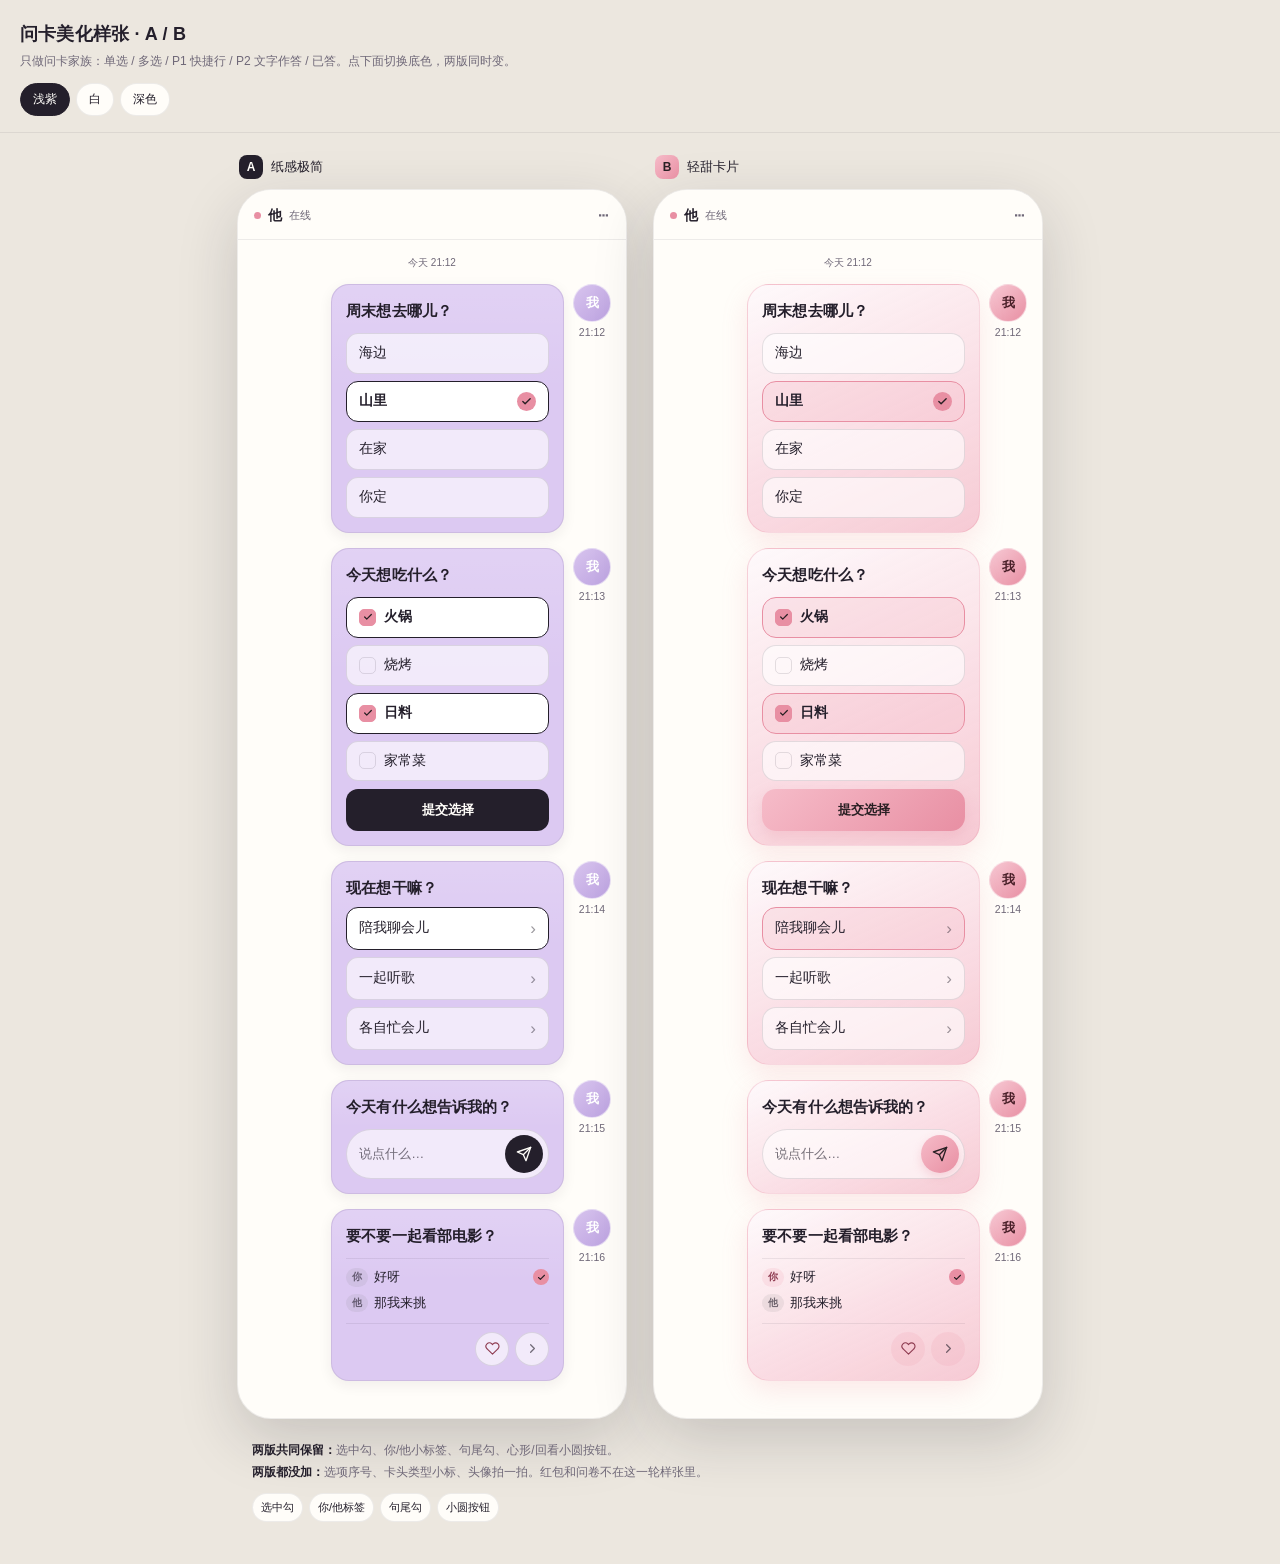
==== card-style-preview.html @ 041b930c "feat: update workspace Co-authored-by: traeagent <traeagent@users.noreply.github.com>" ====
<!doctype html>
<html lang="zh-CN" data-theme="lav">
<head>
<meta charset="utf-8">
<meta name="viewport" content="width=device-width, initial-scale=1, viewport-fit=cover">
<title>问卡美化样张 · A / B</title>
<style>
  * { box-sizing: border-box; }
  html, body { margin:0; padding:0; }
  body {
    font-family: -apple-system, BlinkMacSystemFont, "PingFang SC", "Hiragino Sans GB", "Microsoft YaHei", "Noto Sans CJK SC", sans-serif;
    background: var(--page);
    color: var(--ink);
    -webkit-font-smoothing: antialiased;
  }
  html[data-theme="lav"] {
    --page:#ece7df; --phone:#fffdf9; --ink:#241f2b; --muted:#6f6878;
    --bubble:#dcc9f2; --bubble-ink:#241f2b; --bubble-muted:rgba(36,31,43,.62);
    --card-border:rgba(36,31,43,.08); --card-shadow:0 4px 14px rgba(36,31,43,.07);
    --a-top:rgba(255,255,255,.16);
    --b-top:rgba(255,255,255,.72); --b-bottom:rgba(244,182,194,.6); --b-base:#fbe9f0;
    --b-border:rgba(232,143,163,.3); --b-shadow:0 10px 26px rgba(232,143,163,.18);
    --opt-bg:rgba(255,255,255,.62); --opt-ink:#241f2b; --opt-border:rgba(36,31,43,.12);
    --opt-sel-bg:#fff; --opt-sel-border:#241f2b;
    --accent:#e88fa3; --accent-ink:#2a2024; --accent-strong:#8f3d52; --accent-soft:rgba(232,143,163,.15);
    --line:rgba(36,31,43,.08); --phone-shadow:0 20px 60px rgba(36,31,43,.18);
  }
  html[data-theme="white"] {
    --page:#f3efe8; --phone:#f7f2ea; --ink:#222; --muted:#6f6878;
    --bubble:#fff; --bubble-ink:#222; --bubble-muted:rgba(34,34,34,.62);
    --card-border:rgba(0,0,0,.08); --card-shadow:0 4px 14px rgba(0,0,0,.06);
    --a-top:rgba(255,255,255,.8);
    --b-top:rgba(255,255,255,.78); --b-bottom:rgba(244,182,194,.65); --b-base:#fdf4f7;
    --b-border:rgba(232,143,163,.3); --b-shadow:0 10px 26px rgba(232,143,163,.18);
    --opt-bg:rgba(0,0,0,.025); --opt-ink:#222; --opt-border:rgba(0,0,0,.11);
    --opt-sel-bg:#fff; --opt-sel-border:#222;
    --accent:#e88fa3; --accent-ink:#2a2024; --accent-strong:#8f3d52; --accent-soft:rgba(232,143,163,.16);
    --line:rgba(0,0,0,.08); --phone-shadow:0 20px 60px rgba(36,31,43,.14);
  }
  html[data-theme="dark"] {
    --page:#0f0f0f; --phone:#161616; --ink:#f1f1f1; --muted:#b0b0b0;
    --bubble:#1d1d1d; --bubble-ink:#f1f1f1; --bubble-muted:rgba(241,241,241,.62);
    --card-border:rgba(255,255,255,.14); --card-shadow:0 6px 18px rgba(0,0,0,.45);
    --a-top:rgba(255,255,255,.06);
    --b-top:rgba(255,255,255,.1); --b-bottom:rgba(240,163,181,.22); --b-base:#2a2226;
    --b-border:rgba(240,163,181,.28); --b-shadow:0 10px 26px rgba(0,0,0,.4);
    --opt-bg:rgba(255,255,255,.06); --opt-ink:#f1f1f1; --opt-border:rgba(255,255,255,.22);
    --opt-sel-bg:rgba(255,255,255,.1); --opt-sel-border:#f1f1f1;
    --accent:#f0a3b5; --accent-ink:#2a2024; --accent-strong:#f0a3b5; --accent-soft:rgba(240,163,181,.14);
    --line:rgba(255,255,255,.1); --phone-shadow:0 24px 70px rgba(0,0,0,.6);
  }

  .top {
    position: sticky; top:0; z-index:10;
    padding:22px 20px 16px;
    background:var(--page);
    border-bottom:1px solid var(--line);
  }
  .top h1 { margin:0; font-size:18px; letter-spacing:.2px; }
  .top .sub { margin-top:6px; color:var(--muted); font-size:12px; line-height:1.6; }
  .segs { display:flex; gap:6px; margin-top:12px; }
  .segs button {
    border:1px solid var(--line); background:var(--phone); color:var(--ink);
    padding:7px 12px; border-radius:999px; font:inherit; font-size:12px; cursor:pointer;
  }
  .segs button.on { background:var(--ink); color:var(--phone); border-color:var(--ink); }

  .stage {
    display:flex; gap:26px; justify-content:center; align-items:flex-start; flex-wrap:wrap;
    padding:22px 18px 12px;
  }
  .col { width:390px; max-width:100%; }
  .col-head { display:flex; align-items:center; gap:8px; margin:0 2px 10px; font-size:13px; color:var(--ink); }
  .col-head b {
    display:inline-flex; width:24px; height:24px; border-radius:8px;
    background:var(--ink); color:var(--phone);
    align-items:center; justify-content:center; font-size:12px;
  }
  .col[data-variant="b"] .col-head b { background:linear-gradient(135deg,#f6bcc9,#e88fa3); color:#2a2024; }

  .phone {
    width:390px; max-width:100%; height:auto;
    background:var(--phone); border:1px solid var(--line); border-radius:34px;
    box-shadow:var(--phone-shadow); overflow:hidden;
    display:flex; flex-direction:column;
  }
  .chat-head {
    display:flex; align-items:center; gap:7px;
    padding:15px 16px 13px; border-bottom:1px solid var(--line);
    background:var(--phone); flex:none;
  }
  .chat-head .dot { width:7px; height:7px; border-radius:50%; background:var(--accent); }
  .chat-head b { font-size:14px; }
  .chat-head .online { font-size:11px; color:var(--muted); }
  .chat-head .dots { margin-left:auto; color:var(--muted); font-size:18px; letter-spacing:2px; }
  .chat-body { flex:1; min-height:0; overflow:visible; padding:14px 14px 22px; }

  .date { text-align:center; font-size:10px; color:var(--muted); margin:2px 0 14px; }
  .msg {
    display:flex; align-items:flex-start; gap:8px;
    width:78%; margin-left:auto; margin-bottom:15px;
  }
  .side { width:40px; flex:none; display:flex; flex-direction:column; align-items:center; gap:4px; }
  .av {
    width:38px; height:38px; border-radius:50%;
    background:linear-gradient(135deg,#d8c4ee,#bca2e0);
    color:#fff; font-size:13px; font-weight:700;
    display:flex; align-items:center; justify-content:center;
    border:1.5px solid rgba(255,255,255,.55);
  }
  .col[data-variant="b"] .av { background:linear-gradient(135deg,#f7c9d4,#e88fa3); color:#4a2029; }
  .time { font-size:10.5px; color:var(--muted); white-space:nowrap; }

  .card {
    position:relative; overflow:hidden; flex:1; min-width:0;
    padding:14px; border-radius:18px;
    background:var(--bubble); border:1px solid var(--card-border);
    box-shadow:var(--card-shadow); color:var(--bubble-ink);
  }
  .col[data-variant="a"] .card::before {
    content:''; position:absolute; inset:0; border-radius:inherit;
    background:linear-gradient(180deg, var(--a-top), transparent 42%);
    pointer-events:none;
  }
  .col[data-variant="a"] .card > * { position:relative; z-index:1; }
  .col[data-variant="b"] .card {
    border-radius:22px; border-color:var(--b-border);
    background:linear-gradient(155deg, var(--b-top), var(--b-bottom)), var(--b-base);
    box-shadow:var(--b-shadow);
  }
  .q { font-size:15px; font-weight:700; line-height:1.6; letter-spacing:.1px; }

  .opts { display:flex; flex-direction:column; gap:7px; margin-top:10px; }
  .opt {
    display:flex; align-items:center; gap:8px;
    padding:10px 12px; border-radius:12px;
    background:var(--opt-bg); border:1px solid var(--opt-border);
    color:var(--opt-ink); font-size:13.5px; line-height:1.4;
    transition:border-color .16s ease, background .16s ease, transform .12s ease;
  }
  .opt:active { transform:scale(.995); }
  .opt-t { flex:1; min-width:0; }
  .opt.sel { border-color:var(--opt-sel-border); background:var(--opt-sel-bg); font-weight:600; }
  .col[data-variant="b"] .opt { border-radius:14px; }
  .col[data-variant="b"] .opt.sel { border-color:var(--accent); background:var(--accent-soft); }
  .opt-check {
    width:19px; height:19px; border-radius:50%; flex:none;
    background:var(--accent); color:var(--accent-ink);
    display:inline-flex; align-items:center; justify-content:center;
  }
  .opt-check svg { width:11px; height:11px; }
  .opt-box {
    width:17px; height:17px; border-radius:5px; flex:none;
    border:1.5px solid var(--opt-border);
    display:inline-flex; align-items:center; justify-content:center;
    color:transparent;
  }
  .opt-box svg { width:10px; height:10px; }
  .opt.sel .opt-box { background:var(--accent); border-color:var(--accent); color:var(--accent-ink); }

  .submit {
    width:100%; height:42px; margin-top:8px; border:none; border-radius:12px;
    background:var(--bubble-ink); color:var(--phone);
    font:inherit; font-size:13px; font-weight:700; cursor:pointer;
  }
  .col[data-variant="b"] .submit {
    border-radius:14px;
    background:linear-gradient(135deg,#f6bcc9,#e88fa3); color:#2a2024;
    box-shadow:0 6px 14px rgba(232,143,163,.25);
  }

  .quick {
    display:flex; align-items:center; gap:8px;
    padding:11px 12px; margin-top:7px; border-radius:12px;
    background:var(--opt-bg); border:1px solid var(--opt-border);
    color:var(--opt-ink); font-size:13.5px; line-height:1.4;
  }
  .quick .chev { margin-left:auto; opacity:.45; font-size:17px; line-height:1; }
  .quick.is-press { border-color:var(--opt-sel-border); background:var(--opt-sel-bg); }
  .col[data-variant="b"] .quick { border-radius:14px; }
  .col[data-variant="b"] .quick.is-press { border-color:var(--accent); background:var(--accent-soft); }

  .inputbar {
    display:flex; align-items:center; gap:8px;
    margin-top:10px; padding:5px 5px 5px 12px;
    border-radius:999px; background:var(--opt-bg); border:1px solid var(--opt-border);
  }
  .inputbar .ph { flex:1; min-width:0; font-size:13px; color:var(--bubble-muted); }
  .send {
    width:38px; height:38px; border:none; border-radius:50%;
    background:var(--bubble-ink); color:var(--phone);
    display:flex; align-items:center; justify-content:center; flex:none;
  }
  .send svg { width:16px; height:16px; }
  .col[data-variant="b"] .send {
    background:linear-gradient(135deg,#f6bcc9,#e88fa3); color:#2a2024;
    box-shadow:0 4px 10px rgba(232,143,163,.3);
  }

  .lines {
    margin-top:10px; padding-top:9px; border-top:1px solid var(--line);
    display:flex; flex-direction:column; gap:7px;
  }
  .line { display:flex; align-items:flex-start; gap:6px; font-size:13px; line-height:1.45; }
  .who {
    flex:none; font-size:10px; font-weight:700; padding:2px 6px; border-radius:999px;
    background:rgba(127,127,127,.12); color:var(--bubble-muted);
  }
  .col[data-variant="b"] .who.you { background:var(--accent-soft); color:var(--accent-strong); }
  .line-t { flex:1; min-width:0; word-break:break-word; }
  .line-done {
    flex:none; width:16px; height:16px; border-radius:50%;
    background:var(--accent); color:var(--accent-ink);
    display:inline-flex; align-items:center; justify-content:center; margin-top:1px;
  }
  .line-done svg { width:9px; height:9px; }
  .card-foot {
    display:flex; justify-content:flex-end; gap:6px;
    margin-top:10px; padding-top:8px; border-top:1px solid var(--line);
  }
  .round {
    width:34px; height:34px; border-radius:50%;
    border:1px solid var(--opt-border); background:var(--opt-bg);
    color:var(--bubble-muted);
    display:flex; align-items:center; justify-content:center;
    cursor:pointer; padding:0;
  }
  .round svg { width:15px; height:15px; }
  .round.heart { color:var(--accent-strong); }
  .col[data-variant="b"] .round { background:var(--accent-soft); border-color:transparent; }

  .legend {
    max-width:820px; margin:8px auto 42px; padding:0 22px;
    color:var(--muted); font-size:12px; line-height:1.85;
  }
  .legend b { color:var(--ink); }
  .legend .chips { display:flex; flex-wrap:wrap; gap:6px; margin:10px 0 0; }
  .legend .chips span {
    border:1px solid var(--line); background:var(--phone); color:var(--ink);
    padding:3px 8px; border-radius:999px; font-size:11px;
  }
  @media (max-width: 840px) {
    .stage { padding:16px 12px 8px; gap:18px; }
    .phone { border-radius:28px; }
    .top { padding:16px 16px 12px; }
    .top h1 { font-size:16px; }
  }
</style>
</head>
<body>
<header class="top">
  <h1>问卡美化样张 · A / B</h1>
  <div class="sub">只做问卡家族：单选 / 多选 / P1 快捷行 / P2 文字作答 / 已答。点下面切换底色，两版同时变。</div>
  <div class="segs">
    <button data-pick="lav" class="on">浅紫</button>
    <button data-pick="white">白</button>
    <button data-pick="dark">深色</button>
  </div>
</header>

<main class="stage">
  <section class="col" data-variant="a">
    <div class="col-head"><b>A</b><span>纸感极简</span></div>
    <div class="phone">
      <div class="chat-head"><span class="dot"></span><b>他</b><span class="online">在线</span><span class="dots">⋯</span></div>
      <div class="chat-body"></div>
    </div>
  </section>
  <section class="col" data-variant="b">
    <div class="col-head"><b>B</b><span>轻甜卡片</span></div>
    <div class="phone">
      <div class="chat-head"><span class="dot"></span><b>他</b><span class="online">在线</span><span class="dots">⋯</span></div>
      <div class="chat-body"></div>
    </div>
  </section>
</main>

<div class="legend">
  <b>两版共同保留：</b>选中勾、你/他小标签、句尾勾、心形/回看小圆按钮。<br>
  <b>两版都没加：</b>选项序号、卡头类型小标、头像拍一拍。红包和问卷不在这一轮样张里。
  <div class="chips"><span>选中勾</span><span>你/他标签</span><span>句尾勾</span><span>小圆按钮</span></div>
</div>

<template id="chat-tpl">
  <div class="date">今天 21:12</div>

  <div class="msg">
    <div class="card">
      <div class="q">周末想去哪儿？</div>
      <div class="opts">
        <div class="opt"><span class="opt-t">海边</span></div>
        <div class="opt sel"><span class="opt-t">山里</span><span class="opt-check"><svg viewBox="0 0 24 24" fill="none" stroke="currentColor" stroke-width="3" stroke-linecap="round" stroke-linejoin="round"><path d="M20 6L9 17l-5-5"/></svg></span></div>
        <div class="opt"><span class="opt-t">在家</span></div>
        <div class="opt"><span class="opt-t">你定</span></div>
      </div>
    </div>
    <div class="side"><div class="av">我</div><div class="time">21:12</div></div>
  </div>

  <div class="msg">
    <div class="card">
      <div class="q">今天想吃什么？</div>
      <div class="opts">
        <div class="opt sel"><span class="opt-box"><svg viewBox="0 0 24 24" fill="none" stroke="currentColor" stroke-width="3" stroke-linecap="round" stroke-linejoin="round"><path d="M20 6L9 17l-5-5"/></svg></span><span class="opt-t">火锅</span></div>
        <div class="opt"><span class="opt-box"></span><span class="opt-t">烧烤</span></div>
        <div class="opt sel"><span class="opt-box"><svg viewBox="0 0 24 24" fill="none" stroke="currentColor" stroke-width="3" stroke-linecap="round" stroke-linejoin="round"><path d="M20 6L9 17l-5-5"/></svg></span><span class="opt-t">日料</span></div>
        <div class="opt"><span class="opt-box"></span><span class="opt-t">家常菜</span></div>
      </div>
      <button class="submit" type="button">提交选择</button>
    </div>
    <div class="side"><div class="av">我</div><div class="time">21:13</div></div>
  </div>

  <div class="msg">
    <div class="card">
      <div class="q">现在想干嘛？</div>
      <div class="quick is-press"><span>陪我聊会儿</span><span class="chev">›</span></div>
      <div class="quick"><span>一起听歌</span><span class="chev">›</span></div>
      <div class="quick"><span>各自忙会儿</span><span class="chev">›</span></div>
    </div>
    <div class="side"><div class="av">我</div><div class="time">21:14</div></div>
  </div>

  <div class="msg">
    <div class="card">
      <div class="q">今天有什么想告诉我的？</div>
      <div class="inputbar"><span class="ph">说点什么…</span><button class="send" type="button" aria-label="发送"><svg viewBox="0 0 24 24" fill="none" stroke="currentColor" stroke-width="2" stroke-linecap="round" stroke-linejoin="round"><path d="M22 2L11 13"/><path d="M22 2l-7 20-4-9-9-4 20-7z"/></svg></button></div>
    </div>
    <div class="side"><div class="av">我</div><div class="time">21:15</div></div>
  </div>

  <div class="msg">
    <div class="card">
      <div class="q">要不要一起看部电影？</div>
      <div class="lines">
        <div class="line"><span class="who you">你</span><span class="line-t">好呀</span><span class="line-done"><svg viewBox="0 0 24 24" fill="none" stroke="currentColor" stroke-width="3" stroke-linecap="round" stroke-linejoin="round"><path d="M20 6L9 17l-5-5"/></svg></span></div>
        <div class="line"><span class="who ta">他</span><span class="line-t">那我来挑</span></div>
      </div>
      <div class="card-foot">
        <button class="round heart" type="button" aria-label="收藏"><svg viewBox="0 0 24 24" fill="none" stroke="currentColor" stroke-width="1.8" stroke-linecap="round" stroke-linejoin="round"><path d="M20.8 4.6a5.5 5.5 0 00-7.8 0L12 5.7l-1-1.1a5.5 5.5 0 00-7.8 7.8l1 1L12 21l7.8-7.6 1-1a5.5 5.5 0 000-7.8z"/></svg></button>
        <button class="round chev" type="button" aria-label="查看选项"><svg viewBox="0 0 24 24" fill="none" stroke="currentColor" stroke-width="2" stroke-linecap="round" stroke-linejoin="round"><path d="M9 18l6-6-6-6"/></svg></button>
      </div>
    </div>
    <div class="side"><div class="av">我</div><div class="time">21:16</div></div>
  </div>
</template>

<script>
  (function () {
    var tpl = document.getElementById('chat-tpl');
    document.querySelectorAll('.chat-body').forEach(function (body) {
      body.appendChild(tpl.content.cloneNode(true));
    });
    var root = document.documentElement;
    var buttons = Array.prototype.slice.call(document.querySelectorAll('[data-pick]'));
    buttons.forEach(function (btn) {
      btn.addEventListener('click', function () {
        root.setAttribute('data-theme', btn.getAttribute('data-pick'));
        buttons.forEach(function (b) { b.classList.toggle('on', b === btn); });
      });
    });
  })();
</script>
</body>
</html>
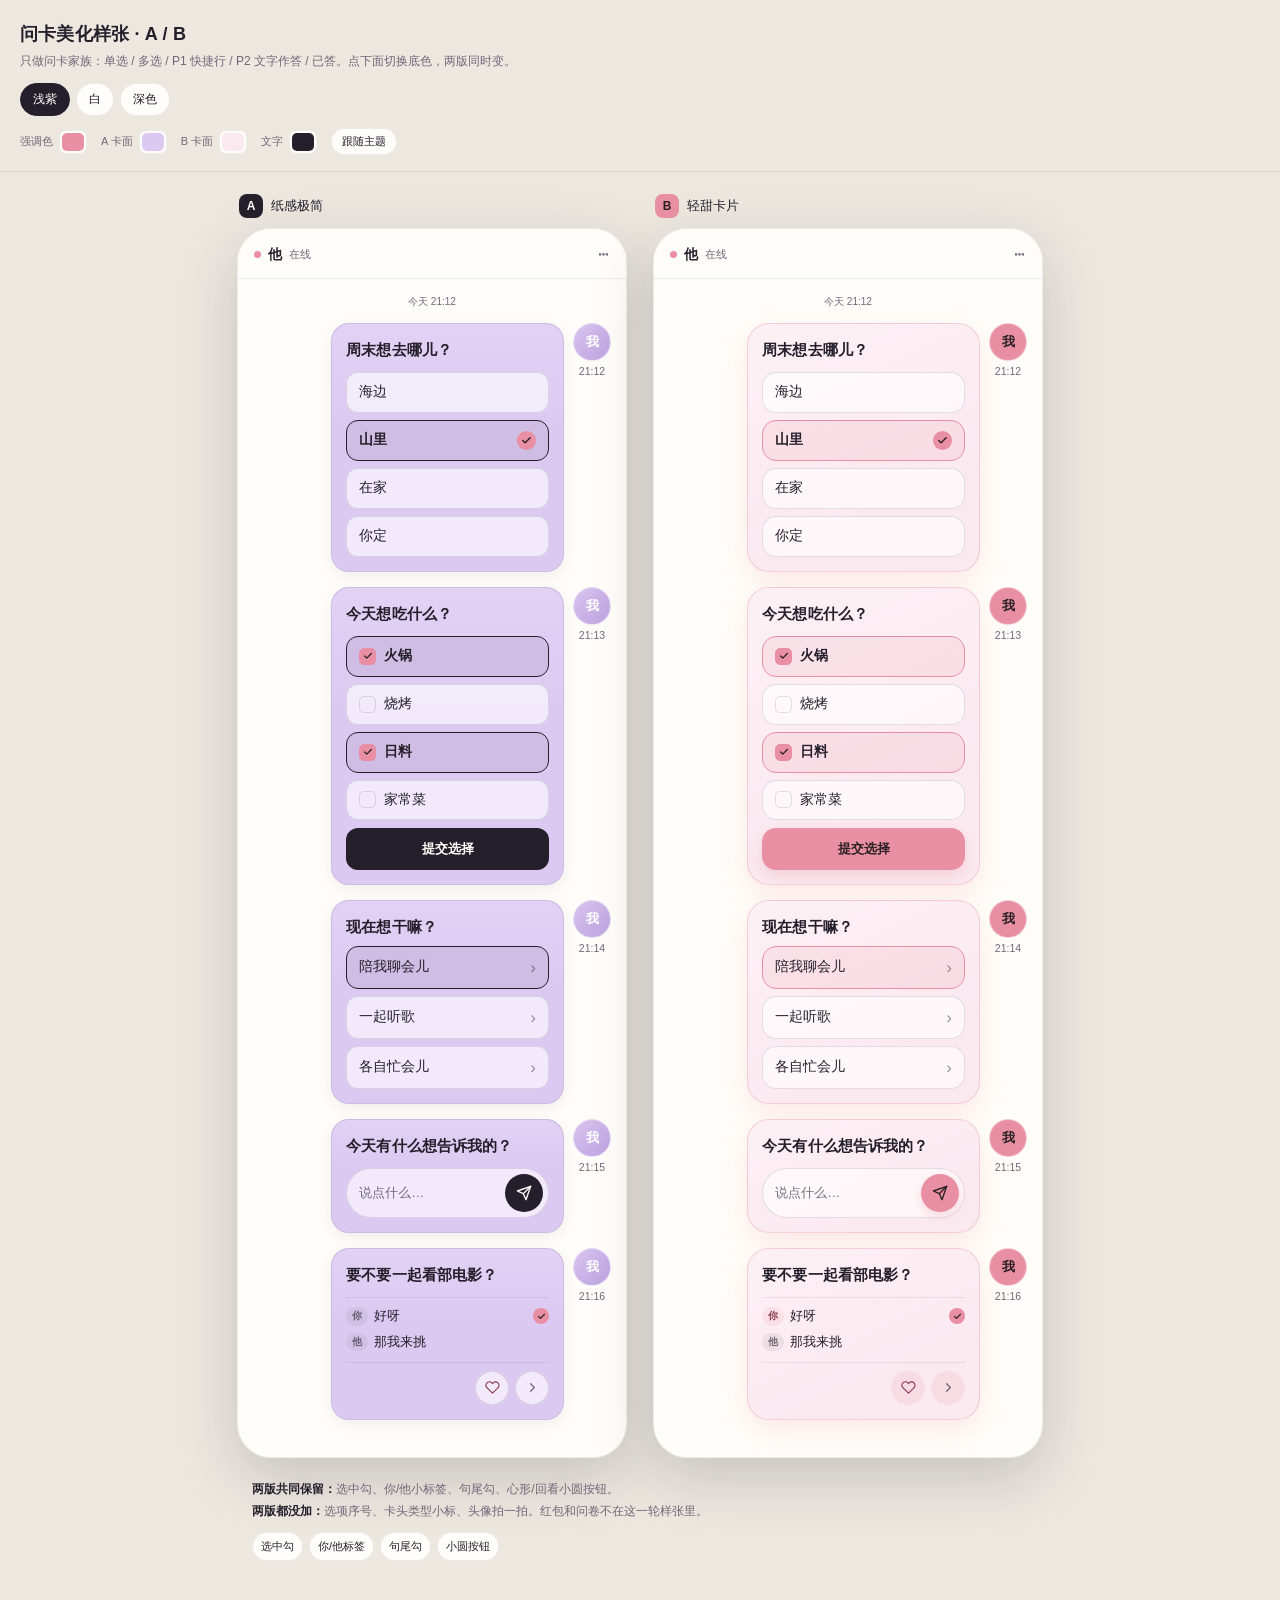
==== commit ac351c32: "feat: update workspace Co-authored-by: traeagent <traeagent@users.noreply.github.com>" ====
--- a/card-style-preview.html
+++ b/card-style-preview.html
@@ -18,8 +18,7 @@
     --bubble:#dcc9f2; --bubble-ink:#241f2b; --bubble-muted:rgba(36,31,43,.62);
     --card-border:rgba(36,31,43,.08); --card-shadow:0 4px 14px rgba(36,31,43,.07);
     --a-top:rgba(255,255,255,.16);
-    --b-top:rgba(255,255,255,.72); --b-bottom:rgba(244,182,194,.6); --b-base:#fbe9f0;
-    --b-border:rgba(232,143,163,.3); --b-shadow:0 10px 26px rgba(232,143,163,.18);
+    --b-top:rgba(255,255,255,.35); --b-base:#fbe9f0;
     --opt-bg:rgba(255,255,255,.62); --opt-ink:#241f2b; --opt-border:rgba(36,31,43,.12);
     --opt-sel-bg:#fff; --opt-sel-border:#241f2b;
     --accent:#e88fa3; --accent-ink:#2a2024; --accent-strong:#8f3d52; --accent-soft:rgba(232,143,163,.15);
@@ -30,8 +29,7 @@
     --bubble:#fff; --bubble-ink:#222; --bubble-muted:rgba(34,34,34,.62);
     --card-border:rgba(0,0,0,.08); --card-shadow:0 4px 14px rgba(0,0,0,.06);
     --a-top:rgba(255,255,255,.8);
-    --b-top:rgba(255,255,255,.78); --b-bottom:rgba(244,182,194,.65); --b-base:#fdf4f7;
-    --b-border:rgba(232,143,163,.3); --b-shadow:0 10px 26px rgba(232,143,163,.18);
+    --b-top:rgba(255,255,255,.4); --b-base:#fdf4f7;
     --opt-bg:rgba(0,0,0,.025); --opt-ink:#222; --opt-border:rgba(0,0,0,.11);
     --opt-sel-bg:#fff; --opt-sel-border:#222;
     --accent:#e88fa3; --accent-ink:#2a2024; --accent-strong:#8f3d52; --accent-soft:rgba(232,143,163,.16);
@@ -42,8 +40,7 @@
     --bubble:#1d1d1d; --bubble-ink:#f1f1f1; --bubble-muted:rgba(241,241,241,.62);
     --card-border:rgba(255,255,255,.14); --card-shadow:0 6px 18px rgba(0,0,0,.45);
     --a-top:rgba(255,255,255,.06);
-    --b-top:rgba(255,255,255,.1); --b-bottom:rgba(240,163,181,.22); --b-base:#2a2226;
-    --b-border:rgba(240,163,181,.28); --b-shadow:0 10px 26px rgba(0,0,0,.4);
+    --b-top:rgba(255,255,255,.1); --b-base:#2a2226;
     --opt-bg:rgba(255,255,255,.06); --opt-ink:#f1f1f1; --opt-border:rgba(255,255,255,.22);
     --opt-sel-bg:rgba(255,255,255,.1); --opt-sel-border:#f1f1f1;
     --accent:#f0a3b5; --accent-ink:#2a2024; --accent-strong:#f0a3b5; --accent-soft:rgba(240,163,181,.14);
@@ -64,6 +61,22 @@
     padding:7px 12px; border-radius:999px; font:inherit; font-size:12px; cursor:pointer;
   }
   .segs button.on { background:var(--ink); color:var(--phone); border-color:var(--ink); }
+  .colors {
+    display:flex; flex-wrap:wrap; align-items:center; gap:9px 14px;
+    margin-top:12px; font-size:11px; color:var(--muted);
+  }
+  .colors label { display:inline-flex; align-items:center; gap:6px; white-space:nowrap; }
+  .colors input[type="color"] {
+    width:28px; height:24px; padding:0; border:1px solid var(--line);
+    border-radius:7px; background:var(--phone); cursor:pointer;
+  }
+  .colors input[type="color"]::-webkit-color-swatch-wrapper { padding:2px; }
+  .colors input[type="color"]::-webkit-color-swatch { border:none; border-radius:5px; }
+  .colors .reset {
+    border:1px solid var(--line); background:var(--phone); color:var(--ink);
+    padding:5px 10px; border-radius:999px; font:inherit; font-size:11px; cursor:pointer;
+  }
+  html[data-theme="dark"] .colors input[type="color"] { border-color:rgba(255,255,255,.32); }
 
   .stage {
     display:flex; gap:26px; justify-content:center; align-items:flex-start; flex-wrap:wrap;
@@ -76,7 +89,7 @@
     background:var(--ink); color:var(--phone);
     align-items:center; justify-content:center; font-size:12px;
   }
-  .col[data-variant="b"] .col-head b { background:linear-gradient(135deg,#f6bcc9,#e88fa3); color:#2a2024; }
+  .col[data-variant="b"] .col-head b { background:var(--accent); color:var(--accent-ink); }
 
   .phone {
     width:390px; max-width:100%; height:auto;
@@ -108,7 +121,7 @@
     display:flex; align-items:center; justify-content:center;
     border:1.5px solid rgba(255,255,255,.55);
   }
-  .col[data-variant="b"] .av { background:linear-gradient(135deg,#f7c9d4,#e88fa3); color:#4a2029; }
+  .col[data-variant="b"] .av { background:var(--accent); color:var(--accent-ink); }
   .time { font-size:10.5px; color:var(--muted); white-space:nowrap; }
 
   .card {
@@ -124,9 +137,10 @@
   }
   .col[data-variant="a"] .card > * { position:relative; z-index:1; }
   .col[data-variant="b"] .card {
-    border-radius:22px; border-color:var(--b-border);
-    background:linear-gradient(155deg, var(--b-top), var(--b-bottom)), var(--b-base);
-    box-shadow:var(--b-shadow);
+    border-radius:22px;
+    border-color:color-mix(in srgb, var(--accent) 35%, transparent);
+    background:linear-gradient(155deg, var(--b-top), transparent 72%), var(--b-base);
+    box-shadow:0 10px 26px color-mix(in srgb, var(--accent) 18%, transparent);
   }
   .q { font-size:15px; font-weight:700; line-height:1.6; letter-spacing:.1px; }
 
@@ -141,6 +155,10 @@
   .opt:active { transform:scale(.995); }
   .opt-t { flex:1; min-width:0; }
   .opt.sel { border-color:var(--opt-sel-border); background:var(--opt-sel-bg); font-weight:600; }
+  .col[data-variant="a"] .opt.sel {
+    border-color:var(--opt-ink);
+    background:color-mix(in srgb, var(--opt-ink) 7%, var(--bubble));
+  }
   .col[data-variant="b"] .opt { border-radius:14px; }
   .col[data-variant="b"] .opt.sel { border-color:var(--accent); background:var(--accent-soft); }
   .opt-check {
@@ -160,13 +178,13 @@
 
   .submit {
     width:100%; height:42px; margin-top:8px; border:none; border-radius:12px;
-    background:var(--bubble-ink); color:var(--phone);
+    background:var(--ink); color:var(--phone);
     font:inherit; font-size:13px; font-weight:700; cursor:pointer;
   }
   .col[data-variant="b"] .submit {
     border-radius:14px;
-    background:linear-gradient(135deg,#f6bcc9,#e88fa3); color:#2a2024;
-    box-shadow:0 6px 14px rgba(232,143,163,.25);
+    background:var(--accent); color:var(--accent-ink);
+    box-shadow:0 6px 14px color-mix(in srgb, var(--accent) 28%, transparent);
   }
 
   .quick {
@@ -177,6 +195,10 @@
   }
   .quick .chev { margin-left:auto; opacity:.45; font-size:17px; line-height:1; }
   .quick.is-press { border-color:var(--opt-sel-border); background:var(--opt-sel-bg); }
+  .col[data-variant="a"] .quick.is-press {
+    border-color:var(--opt-ink);
+    background:color-mix(in srgb, var(--opt-ink) 7%, var(--bubble));
+  }
   .col[data-variant="b"] .quick { border-radius:14px; }
   .col[data-variant="b"] .quick.is-press { border-color:var(--accent); background:var(--accent-soft); }
 
@@ -188,13 +210,13 @@
   .inputbar .ph { flex:1; min-width:0; font-size:13px; color:var(--bubble-muted); }
   .send {
     width:38px; height:38px; border:none; border-radius:50%;
-    background:var(--bubble-ink); color:var(--phone);
+    background:var(--ink); color:var(--phone);
     display:flex; align-items:center; justify-content:center; flex:none;
   }
   .send svg { width:16px; height:16px; }
   .col[data-variant="b"] .send {
-    background:linear-gradient(135deg,#f6bcc9,#e88fa3); color:#2a2024;
-    box-shadow:0 4px 10px rgba(232,143,163,.3);
+    background:var(--accent); color:var(--accent-ink);
+    box-shadow:0 4px 10px color-mix(in srgb, var(--accent) 30%, transparent);
   }
 
   .lines {
@@ -244,6 +266,12 @@
     .phone { border-radius:28px; }
     .top { padding:16px 16px 12px; }
     .top h1 { font-size:16px; }
+    .colors input[type="color"] { width:36px; height:36px; }
+    .round { width:36px; height:36px; }
+    .send { width:40px; height:40px; }
+  }
+  @media (max-width: 600px) {
+    .top { position:static; }
   }
 </style>
 </head>
@@ -255,6 +283,13 @@
     <button data-pick="lav" class="on">浅紫</button>
     <button data-pick="white">白</button>
     <button data-pick="dark">深色</button>
+  </div>
+  <div class="colors">
+    <label>强调色<input type="color" id="c-accent" value="#e88fa3"></label>
+    <label>A 卡面<input type="color" id="c-bubble" value="#dcc9f2"></label>
+    <label>B 卡面<input type="color" id="c-bbase" value="#fbe9f0"></label>
+    <label>文字<input type="color" id="c-text" value="#241f2b"></label>
+    <button class="reset" id="c-reset" type="button">跟随主题</button>
   </div>
 </header>
 
@@ -352,13 +387,106 @@
       body.appendChild(tpl.content.cloneNode(true));
     });
     var root = document.documentElement;
-    var buttons = Array.prototype.slice.call(document.querySelectorAll('[data-pick]'));
-    buttons.forEach(function (btn) {
+    var themeButtons = Array.prototype.slice.call(document.querySelectorAll('[data-pick]'));
+    var accent = document.getElementById('c-accent');
+    var bubble = document.getElementById('c-bubble');
+    var bbase = document.getElementById('c-bbase');
+    var text = document.getElementById('c-text');
+    var reset = document.getElementById('c-reset');
+    var OVERRIDES = ['--accent', '--accent-strong', '--accent-soft', '--accent-ink', '--bubble', '--b-base', '--bubble-ink', '--opt-ink'];
+
+    function hexToRgb(hex) {
+      hex = String(hex || '').replace('#', '');
+      if (hex.length === 3) hex = hex[0] + hex[0] + hex[1] + hex[1] + hex[2] + hex[2];
+      if (hex.length !== 6) return { r: 0, g: 0, b: 0 };
+      return { r: parseInt(hex.slice(0, 2), 16), g: parseInt(hex.slice(2, 4), 16), b: parseInt(hex.slice(4, 6), 16) };
+    }
+    function toHex(v) {
+      v = String(v || '').trim();
+      if (v.charAt(0) === '#') {
+        if (v.length === 4) return '#' + v[1] + v[1] + v[2] + v[2] + v[3] + v[3];
+        return v.slice(0, 7);
+      }
+      var m = v.match(/rgba?\(\s*(\d+)\s*,\s*(\d+)\s*,\s*(\d+)/);
+      if (m) return '#' + [m[1], m[2], m[3]].map(function (n) {
+        n = Number(n).toString(16);
+        return n.length < 2 ? '0' + n : n;
+      }).join('');
+      return '#000000';
+    }
+    function shade(hex, amt) {
+      var c = hexToRgb(hex);
+      function ch(v) { return Math.max(0, Math.min(255, Math.round(amt < 0 ? v * (1 + amt) : v + (255 - v) * amt))); }
+      return '#' + [ch(c.r), ch(c.g), ch(c.b)].map(function (n) {
+        n = n.toString(16);
+        return n.length < 2 ? '0' + n : n;
+      }).join('');
+    }
+    function rgba(hex, a) {
+      var c = hexToRgb(hex);
+      return 'rgba(' + c.r + ',' + c.g + ',' + c.b + ',' + a + ')';
+    }
+    function inkFor(hex) {
+      var c = hexToRgb(hex);
+      var lum = (0.299 * c.r + 0.587 * c.g + 0.114 * c.b) / 255;
+      return lum > 0.6 ? '#2a2024' : '#ffffff';
+    }
+    function clearOverrides() {
+      OVERRIDES.forEach(function (p) { root.style.removeProperty(p); });
+    }
+    function clearThemeOn() {
+      themeButtons.forEach(function (b) { b.classList.remove('on'); });
+    }
+    function syncInputs() {
+      var cs = getComputedStyle(root);
+      accent.value = toHex(cs.getPropertyValue('--accent').trim());
+      bubble.value = toHex(cs.getPropertyValue('--bubble').trim());
+      bbase.value = toHex(cs.getPropertyValue('--b-base').trim());
+      text.value = toHex(cs.getPropertyValue('--bubble-ink').trim());
+    }
+    function applyAccent() {
+      var c = accent.value;
+      root.style.setProperty('--accent', c);
+      root.style.setProperty('--accent-strong', shade(c, root.getAttribute('data-theme') === 'dark' ? 0.35 : -0.35));
+      root.style.setProperty('--accent-soft', rgba(c, 0.16));
+      root.style.setProperty('--accent-ink', inkFor(c));
+      clearThemeOn();
+    }
+    function applyBubble() {
+      root.style.setProperty('--bubble', bubble.value);
+      clearThemeOn();
+    }
+    function applyBBase() {
+      root.style.setProperty('--b-base', bbase.value);
+      clearThemeOn();
+    }
+    function applyText() {
+      var c = text.value;
+      root.style.setProperty('--bubble-ink', c);
+      root.style.setProperty('--opt-ink', c);
+      clearThemeOn();
+    }
+
+    themeButtons.forEach(function (btn) {
       btn.addEventListener('click', function () {
+        clearOverrides();
         root.setAttribute('data-theme', btn.getAttribute('data-pick'));
-        buttons.forEach(function (b) { b.classList.toggle('on', b === btn); });
+        themeButtons.forEach(function (b) { b.classList.toggle('on', b === btn); });
+        syncInputs();
       });
     });
+    accent.addEventListener('input', applyAccent);
+    bubble.addEventListener('input', applyBubble);
+    bbase.addEventListener('input', applyBBase);
+    text.addEventListener('input', applyText);
+    reset.addEventListener('click', function () {
+      clearOverrides();
+      syncInputs();
+      themeButtons.forEach(function (b) {
+        b.classList.toggle('on', b.getAttribute('data-pick') === root.getAttribute('data-theme'));
+      });
+    });
+    syncInputs();
   })();
 </script>
 </body>
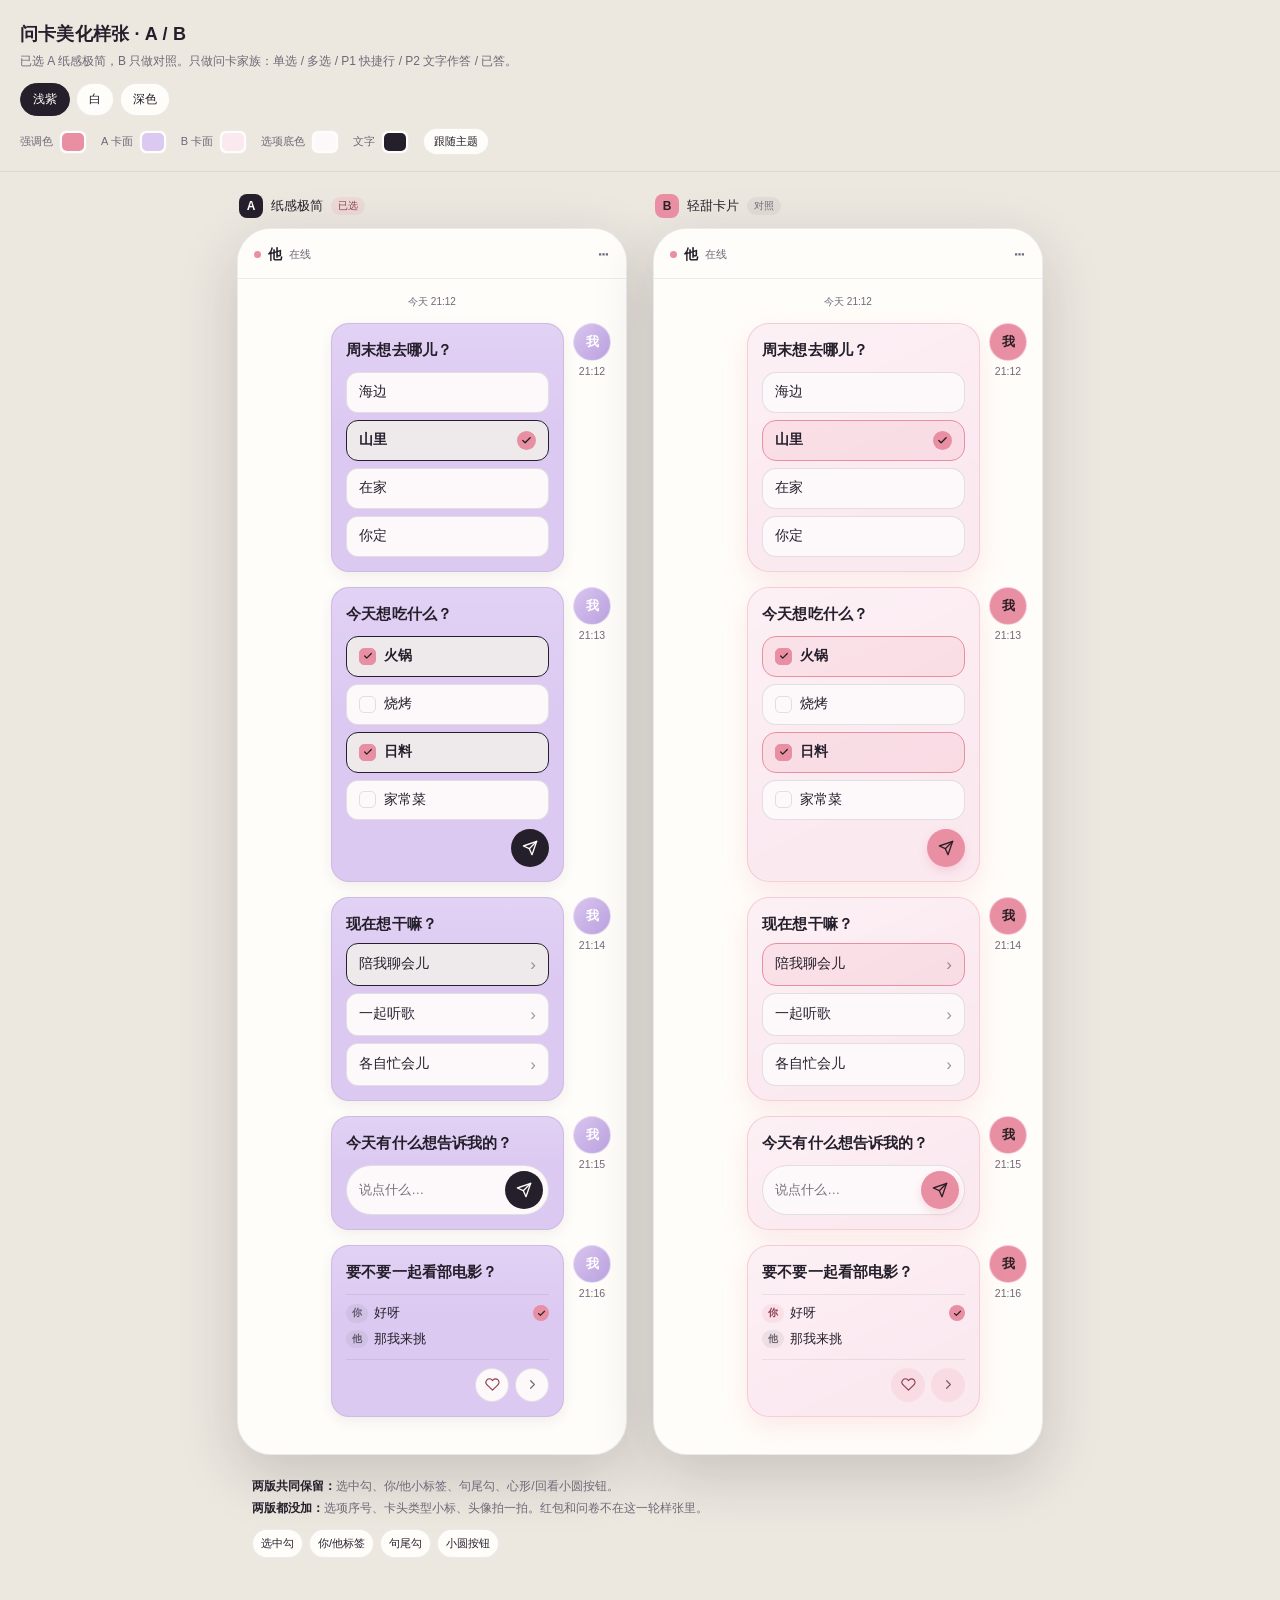
==== commit e50a7758: "feat: update workspace Co-authored-by: traeagent <traeagent@users.noreply.github.com>" ====
--- a/card-style-preview.html
+++ b/card-style-preview.html
@@ -19,7 +19,7 @@
     --card-border:rgba(36,31,43,.08); --card-shadow:0 4px 14px rgba(36,31,43,.07);
     --a-top:rgba(255,255,255,.16);
     --b-top:rgba(255,255,255,.35); --b-base:#fbe9f0;
-    --opt-bg:rgba(255,255,255,.62); --opt-ink:#241f2b; --opt-border:rgba(36,31,43,.12);
+    --opt-bg:#fdf9fb; --opt-ink:#241f2b; --opt-border:rgba(36,31,43,.12);
     --opt-sel-bg:#fff; --opt-sel-border:#241f2b;
     --accent:#e88fa3; --accent-ink:#2a2024; --accent-strong:#8f3d52; --accent-soft:rgba(232,143,163,.15);
     --line:rgba(36,31,43,.08); --phone-shadow:0 20px 60px rgba(36,31,43,.18);
@@ -30,7 +30,7 @@
     --card-border:rgba(0,0,0,.08); --card-shadow:0 4px 14px rgba(0,0,0,.06);
     --a-top:rgba(255,255,255,.8);
     --b-top:rgba(255,255,255,.4); --b-base:#fdf4f7;
-    --opt-bg:rgba(0,0,0,.025); --opt-ink:#222; --opt-border:rgba(0,0,0,.11);
+    --opt-bg:#fbf9f5; --opt-ink:#222; --opt-border:rgba(0,0,0,.11);
     --opt-sel-bg:#fff; --opt-sel-border:#222;
     --accent:#e88fa3; --accent-ink:#2a2024; --accent-strong:#8f3d52; --accent-soft:rgba(232,143,163,.16);
     --line:rgba(0,0,0,.08); --phone-shadow:0 20px 60px rgba(36,31,43,.14);
@@ -41,7 +41,7 @@
     --card-border:rgba(255,255,255,.14); --card-shadow:0 6px 18px rgba(0,0,0,.45);
     --a-top:rgba(255,255,255,.06);
     --b-top:rgba(255,255,255,.1); --b-base:#2a2226;
-    --opt-bg:rgba(255,255,255,.06); --opt-ink:#f1f1f1; --opt-border:rgba(255,255,255,.22);
+    --opt-bg:#242424; --opt-ink:#f1f1f1; --opt-border:rgba(255,255,255,.22);
     --opt-sel-bg:rgba(255,255,255,.1); --opt-sel-border:#f1f1f1;
     --accent:#f0a3b5; --accent-ink:#2a2024; --accent-strong:#f0a3b5; --accent-soft:rgba(240,163,181,.14);
     --line:rgba(255,255,255,.1); --phone-shadow:0 24px 70px rgba(0,0,0,.6);
@@ -89,6 +89,9 @@
     background:var(--ink); color:var(--phone);
     align-items:center; justify-content:center; font-size:12px;
   }
+  .col-head .picked, .col-head .alt { font-size:10px; padding:2px 7px; border-radius:999px; }
+  .col-head .picked { background:var(--accent-soft); color:var(--accent-strong); }
+  .col-head .alt { background:rgba(127,127,127,.1); color:var(--muted); }
   .col[data-variant="b"] .col-head b { background:var(--accent); color:var(--accent-ink); }
 
   .phone {
@@ -157,7 +160,7 @@
   .opt.sel { border-color:var(--opt-sel-border); background:var(--opt-sel-bg); font-weight:600; }
   .col[data-variant="a"] .opt.sel {
     border-color:var(--opt-ink);
-    background:color-mix(in srgb, var(--opt-ink) 7%, var(--bubble));
+    background:color-mix(in srgb, var(--opt-ink) 7%, var(--opt-bg));
   }
   .col[data-variant="b"] .opt { border-radius:14px; }
   .col[data-variant="b"] .opt.sel { border-color:var(--accent); background:var(--accent-soft); }
@@ -176,15 +179,9 @@
   .opt-box svg { width:10px; height:10px; }
   .opt.sel .opt-box { background:var(--accent); border-color:var(--accent); color:var(--accent-ink); }
 
-  .submit {
-    width:100%; height:42px; margin-top:8px; border:none; border-radius:12px;
-    background:var(--ink); color:var(--phone);
-    font:inherit; font-size:13px; font-weight:700; cursor:pointer;
-  }
-  .col[data-variant="b"] .submit {
-    border-radius:14px;
-    background:var(--accent); color:var(--accent-ink);
-    box-shadow:0 6px 14px color-mix(in srgb, var(--accent) 28%, transparent);
+  .submit-row { display:flex; justify-content:flex-end; margin-top:9px; }
+  .col[data-variant="b"] .submit-row .send {
+    box-shadow:0 4px 10px color-mix(in srgb, var(--accent) 30%, transparent);
   }
 
   .quick {
@@ -197,7 +194,7 @@
   .quick.is-press { border-color:var(--opt-sel-border); background:var(--opt-sel-bg); }
   .col[data-variant="a"] .quick.is-press {
     border-color:var(--opt-ink);
-    background:color-mix(in srgb, var(--opt-ink) 7%, var(--bubble));
+    background:color-mix(in srgb, var(--opt-ink) 7%, var(--opt-bg));
   }
   .col[data-variant="b"] .quick { border-radius:14px; }
   .col[data-variant="b"] .quick.is-press { border-color:var(--accent); background:var(--accent-soft); }
@@ -212,6 +209,7 @@
     width:38px; height:38px; border:none; border-radius:50%;
     background:var(--ink); color:var(--phone);
     display:flex; align-items:center; justify-content:center; flex:none;
+    cursor:pointer;
   }
   .send svg { width:16px; height:16px; }
   .col[data-variant="b"] .send {
@@ -278,7 +276,7 @@
 <body>
 <header class="top">
   <h1>问卡美化样张 · A / B</h1>
-  <div class="sub">只做问卡家族：单选 / 多选 / P1 快捷行 / P2 文字作答 / 已答。点下面切换底色，两版同时变。</div>
+  <div class="sub">已选 A 纸感极简，B 只做对照。只做问卡家族：单选 / 多选 / P1 快捷行 / P2 文字作答 / 已答。</div>
   <div class="segs">
     <button data-pick="lav" class="on">浅紫</button>
     <button data-pick="white">白</button>
@@ -288,6 +286,7 @@
     <label>强调色<input type="color" id="c-accent" value="#e88fa3"></label>
     <label>A 卡面<input type="color" id="c-bubble" value="#dcc9f2"></label>
     <label>B 卡面<input type="color" id="c-bbase" value="#fbe9f0"></label>
+    <label>选项底色<input type="color" id="c-opt" value="#fdf9fb"></label>
     <label>文字<input type="color" id="c-text" value="#241f2b"></label>
     <button class="reset" id="c-reset" type="button">跟随主题</button>
   </div>
@@ -295,14 +294,14 @@
 
 <main class="stage">
   <section class="col" data-variant="a">
-    <div class="col-head"><b>A</b><span>纸感极简</span></div>
+    <div class="col-head"><b>A</b><span>纸感极简</span><span class="picked">已选</span></div>
     <div class="phone">
       <div class="chat-head"><span class="dot"></span><b>他</b><span class="online">在线</span><span class="dots">⋯</span></div>
       <div class="chat-body"></div>
     </div>
   </section>
   <section class="col" data-variant="b">
-    <div class="col-head"><b>B</b><span>轻甜卡片</span></div>
+    <div class="col-head"><b>B</b><span>轻甜卡片</span><span class="alt">对照</span></div>
     <div class="phone">
       <div class="chat-head"><span class="dot"></span><b>他</b><span class="online">在线</span><span class="dots">⋯</span></div>
       <div class="chat-body"></div>
@@ -341,7 +340,7 @@
         <div class="opt sel"><span class="opt-box"><svg viewBox="0 0 24 24" fill="none" stroke="currentColor" stroke-width="3" stroke-linecap="round" stroke-linejoin="round"><path d="M20 6L9 17l-5-5"/></svg></span><span class="opt-t">日料</span></div>
         <div class="opt"><span class="opt-box"></span><span class="opt-t">家常菜</span></div>
       </div>
-      <button class="submit" type="button">提交选择</button>
+      <div class="submit-row"><button class="send" type="button" aria-label="提交"><svg viewBox="0 0 24 24" fill="none" stroke="currentColor" stroke-width="2" stroke-linecap="round" stroke-linejoin="round"><path d="M22 2L11 13"/><path d="M22 2l-7 20-4-9-9-4 20-7z"/></svg></button></div>
     </div>
     <div class="side"><div class="av">我</div><div class="time">21:13</div></div>
   </div>
@@ -391,9 +390,10 @@
     var accent = document.getElementById('c-accent');
     var bubble = document.getElementById('c-bubble');
     var bbase = document.getElementById('c-bbase');
+    var opt = document.getElementById('c-opt');
     var text = document.getElementById('c-text');
     var reset = document.getElementById('c-reset');
-    var OVERRIDES = ['--accent', '--accent-strong', '--accent-soft', '--accent-ink', '--bubble', '--b-base', '--bubble-ink', '--opt-ink'];
+    var OVERRIDES = ['--accent', '--accent-strong', '--accent-soft', '--accent-ink', '--bubble', '--b-base', '--opt-bg', '--bubble-ink', '--opt-ink'];
 
     function hexToRgb(hex) {
       hex = String(hex || '').replace('#', '');
@@ -442,6 +442,7 @@
       accent.value = toHex(cs.getPropertyValue('--accent').trim());
       bubble.value = toHex(cs.getPropertyValue('--bubble').trim());
       bbase.value = toHex(cs.getPropertyValue('--b-base').trim());
+      opt.value = toHex(cs.getPropertyValue('--opt-bg').trim());
       text.value = toHex(cs.getPropertyValue('--bubble-ink').trim());
     }
     function applyAccent() {
@@ -458,6 +459,10 @@
     }
     function applyBBase() {
       root.style.setProperty('--b-base', bbase.value);
+      clearThemeOn();
+    }
+    function applyOpt() {
+      root.style.setProperty('--opt-bg', opt.value);
       clearThemeOn();
     }
     function applyText() {
@@ -478,6 +483,7 @@
     accent.addEventListener('input', applyAccent);
     bubble.addEventListener('input', applyBubble);
     bbase.addEventListener('input', applyBBase);
+    opt.addEventListener('input', applyOpt);
     text.addEventListener('input', applyText);
     reset.addEventListener('click', function () {
       clearOverrides();
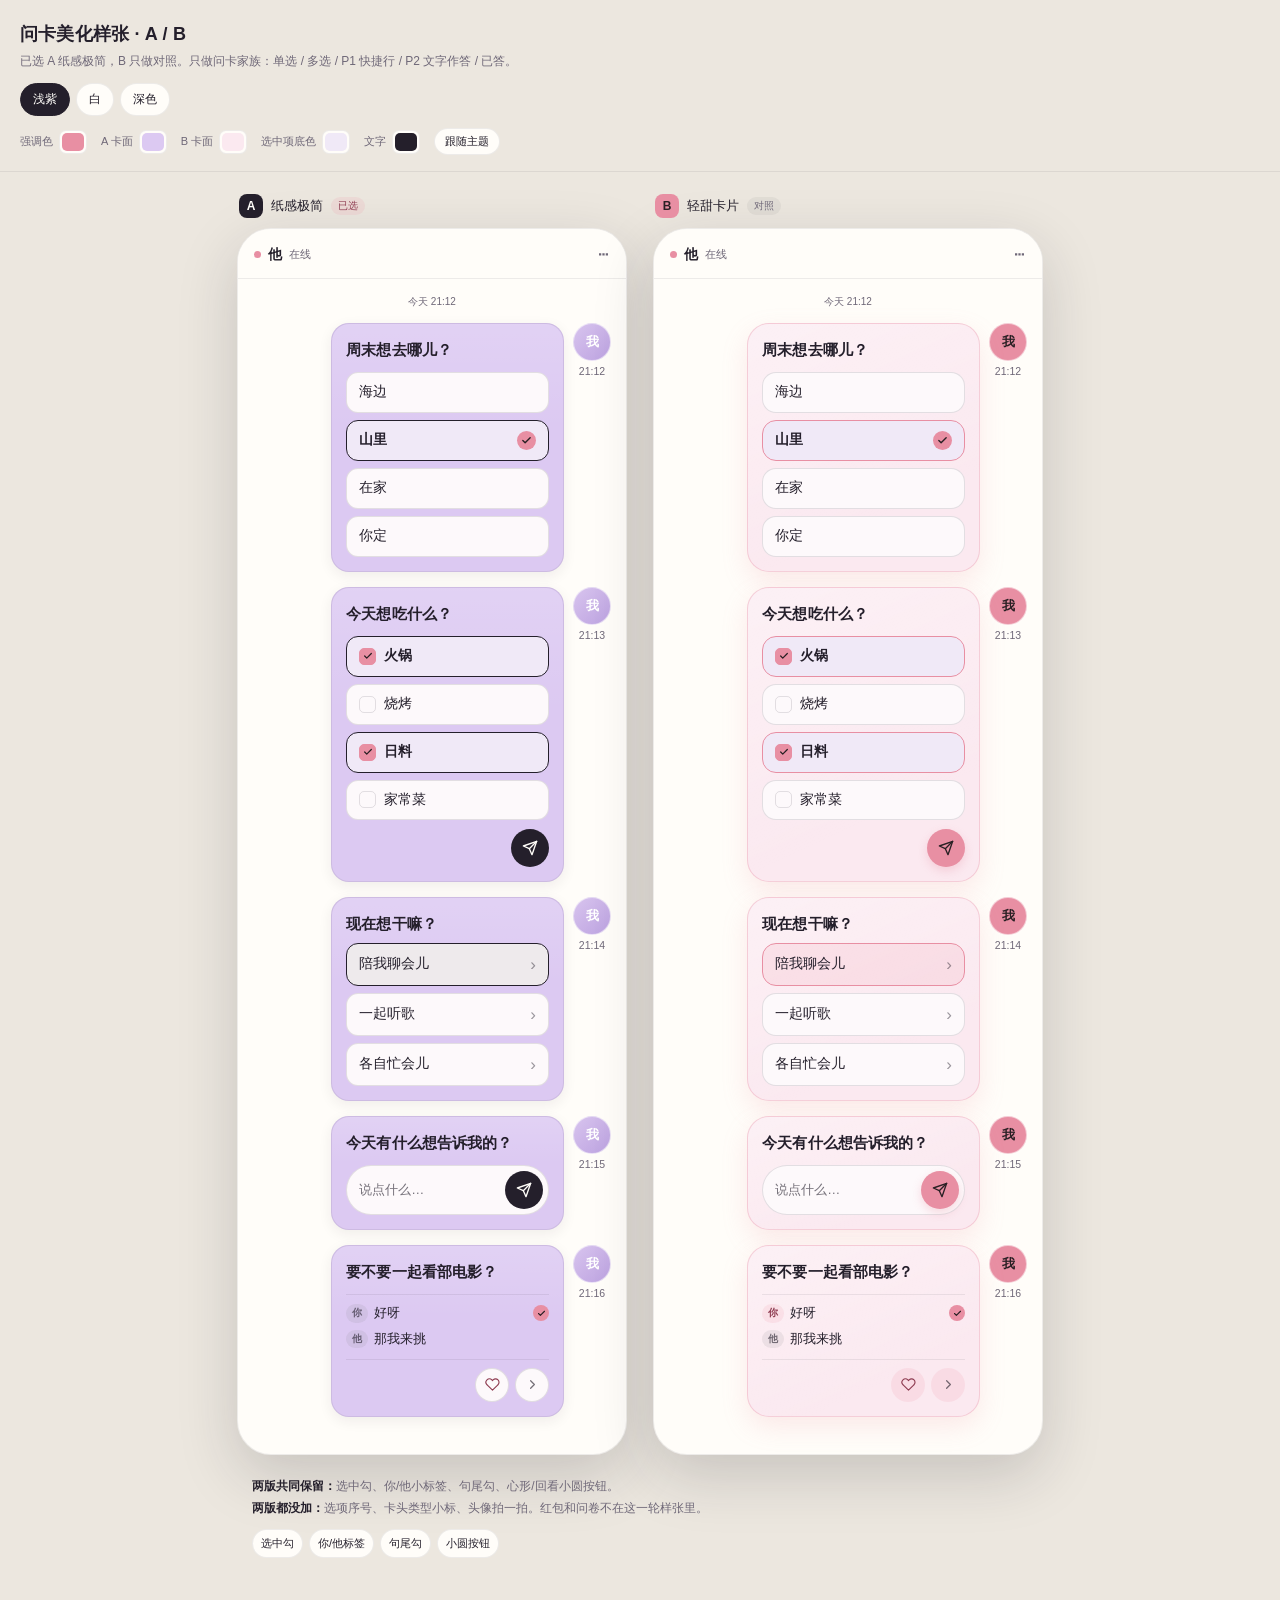
==== commit 762f4f1b: "feat: update workspace Co-authored-by: traeagent <traeagent@users.noreply.github.com>" ====
--- a/card-style-preview.html
+++ b/card-style-preview.html
@@ -20,7 +20,7 @@
     --a-top:rgba(255,255,255,.16);
     --b-top:rgba(255,255,255,.35); --b-base:#fbe9f0;
     --opt-bg:#fdf9fb; --opt-ink:#241f2b; --opt-border:rgba(36,31,43,.12);
-    --opt-sel-bg:#fff; --opt-sel-border:#241f2b;
+    --opt-sel-bg:#f0e9f7; --opt-sel-border:#241f2b;
     --accent:#e88fa3; --accent-ink:#2a2024; --accent-strong:#8f3d52; --accent-soft:rgba(232,143,163,.15);
     --line:rgba(36,31,43,.08); --phone-shadow:0 20px 60px rgba(36,31,43,.18);
   }
@@ -31,7 +31,7 @@
     --a-top:rgba(255,255,255,.8);
     --b-top:rgba(255,255,255,.4); --b-base:#fdf4f7;
     --opt-bg:#fbf9f5; --opt-ink:#222; --opt-border:rgba(0,0,0,.11);
-    --opt-sel-bg:#fff; --opt-sel-border:#222;
+    --opt-sel-bg:#f1ede5; --opt-sel-border:#222;
     --accent:#e88fa3; --accent-ink:#2a2024; --accent-strong:#8f3d52; --accent-soft:rgba(232,143,163,.16);
     --line:rgba(0,0,0,.08); --phone-shadow:0 20px 60px rgba(36,31,43,.14);
   }
@@ -42,7 +42,7 @@
     --a-top:rgba(255,255,255,.06);
     --b-top:rgba(255,255,255,.1); --b-base:#2a2226;
     --opt-bg:#242424; --opt-ink:#f1f1f1; --opt-border:rgba(255,255,255,.22);
-    --opt-sel-bg:rgba(255,255,255,.1); --opt-sel-border:#f1f1f1;
+    --opt-sel-bg:#303030; --opt-sel-border:#f1f1f1;
     --accent:#f0a3b5; --accent-ink:#2a2024; --accent-strong:#f0a3b5; --accent-soft:rgba(240,163,181,.14);
     --line:rgba(255,255,255,.1); --phone-shadow:0 24px 70px rgba(0,0,0,.6);
   }
@@ -160,10 +160,10 @@
   .opt.sel { border-color:var(--opt-sel-border); background:var(--opt-sel-bg); font-weight:600; }
   .col[data-variant="a"] .opt.sel {
     border-color:var(--opt-ink);
-    background:color-mix(in srgb, var(--opt-ink) 7%, var(--opt-bg));
+    background:var(--opt-sel-bg);
   }
   .col[data-variant="b"] .opt { border-radius:14px; }
-  .col[data-variant="b"] .opt.sel { border-color:var(--accent); background:var(--accent-soft); }
+  .col[data-variant="b"] .opt.sel { border-color:var(--accent); background:var(--opt-sel-bg); }
   .opt-check {
     width:19px; height:19px; border-radius:50%; flex:none;
     background:var(--accent); color:var(--accent-ink);
@@ -286,7 +286,7 @@
     <label>强调色<input type="color" id="c-accent" value="#e88fa3"></label>
     <label>A 卡面<input type="color" id="c-bubble" value="#dcc9f2"></label>
     <label>B 卡面<input type="color" id="c-bbase" value="#fbe9f0"></label>
-    <label>选项底色<input type="color" id="c-opt" value="#fdf9fb"></label>
+    <label>选中项底色<input type="color" id="c-opt" value="#f0e9f7"></label>
     <label>文字<input type="color" id="c-text" value="#241f2b"></label>
     <button class="reset" id="c-reset" type="button">跟随主题</button>
   </div>
@@ -393,7 +393,7 @@
     var opt = document.getElementById('c-opt');
     var text = document.getElementById('c-text');
     var reset = document.getElementById('c-reset');
-    var OVERRIDES = ['--accent', '--accent-strong', '--accent-soft', '--accent-ink', '--bubble', '--b-base', '--opt-bg', '--bubble-ink', '--opt-ink'];
+    var OVERRIDES = ['--accent', '--accent-strong', '--accent-soft', '--accent-ink', '--bubble', '--b-base', '--opt-sel-bg', '--bubble-ink', '--opt-ink'];
 
     function hexToRgb(hex) {
       hex = String(hex || '').replace('#', '');
@@ -442,7 +442,7 @@
       accent.value = toHex(cs.getPropertyValue('--accent').trim());
       bubble.value = toHex(cs.getPropertyValue('--bubble').trim());
       bbase.value = toHex(cs.getPropertyValue('--b-base').trim());
-      opt.value = toHex(cs.getPropertyValue('--opt-bg').trim());
+      opt.value = toHex(cs.getPropertyValue('--opt-sel-bg').trim());
       text.value = toHex(cs.getPropertyValue('--bubble-ink').trim());
     }
     function applyAccent() {
@@ -462,7 +462,7 @@
       clearThemeOn();
     }
     function applyOpt() {
-      root.style.setProperty('--opt-bg', opt.value);
+      root.style.setProperty('--opt-sel-bg', opt.value);
       clearThemeOn();
     }
     function applyText() {
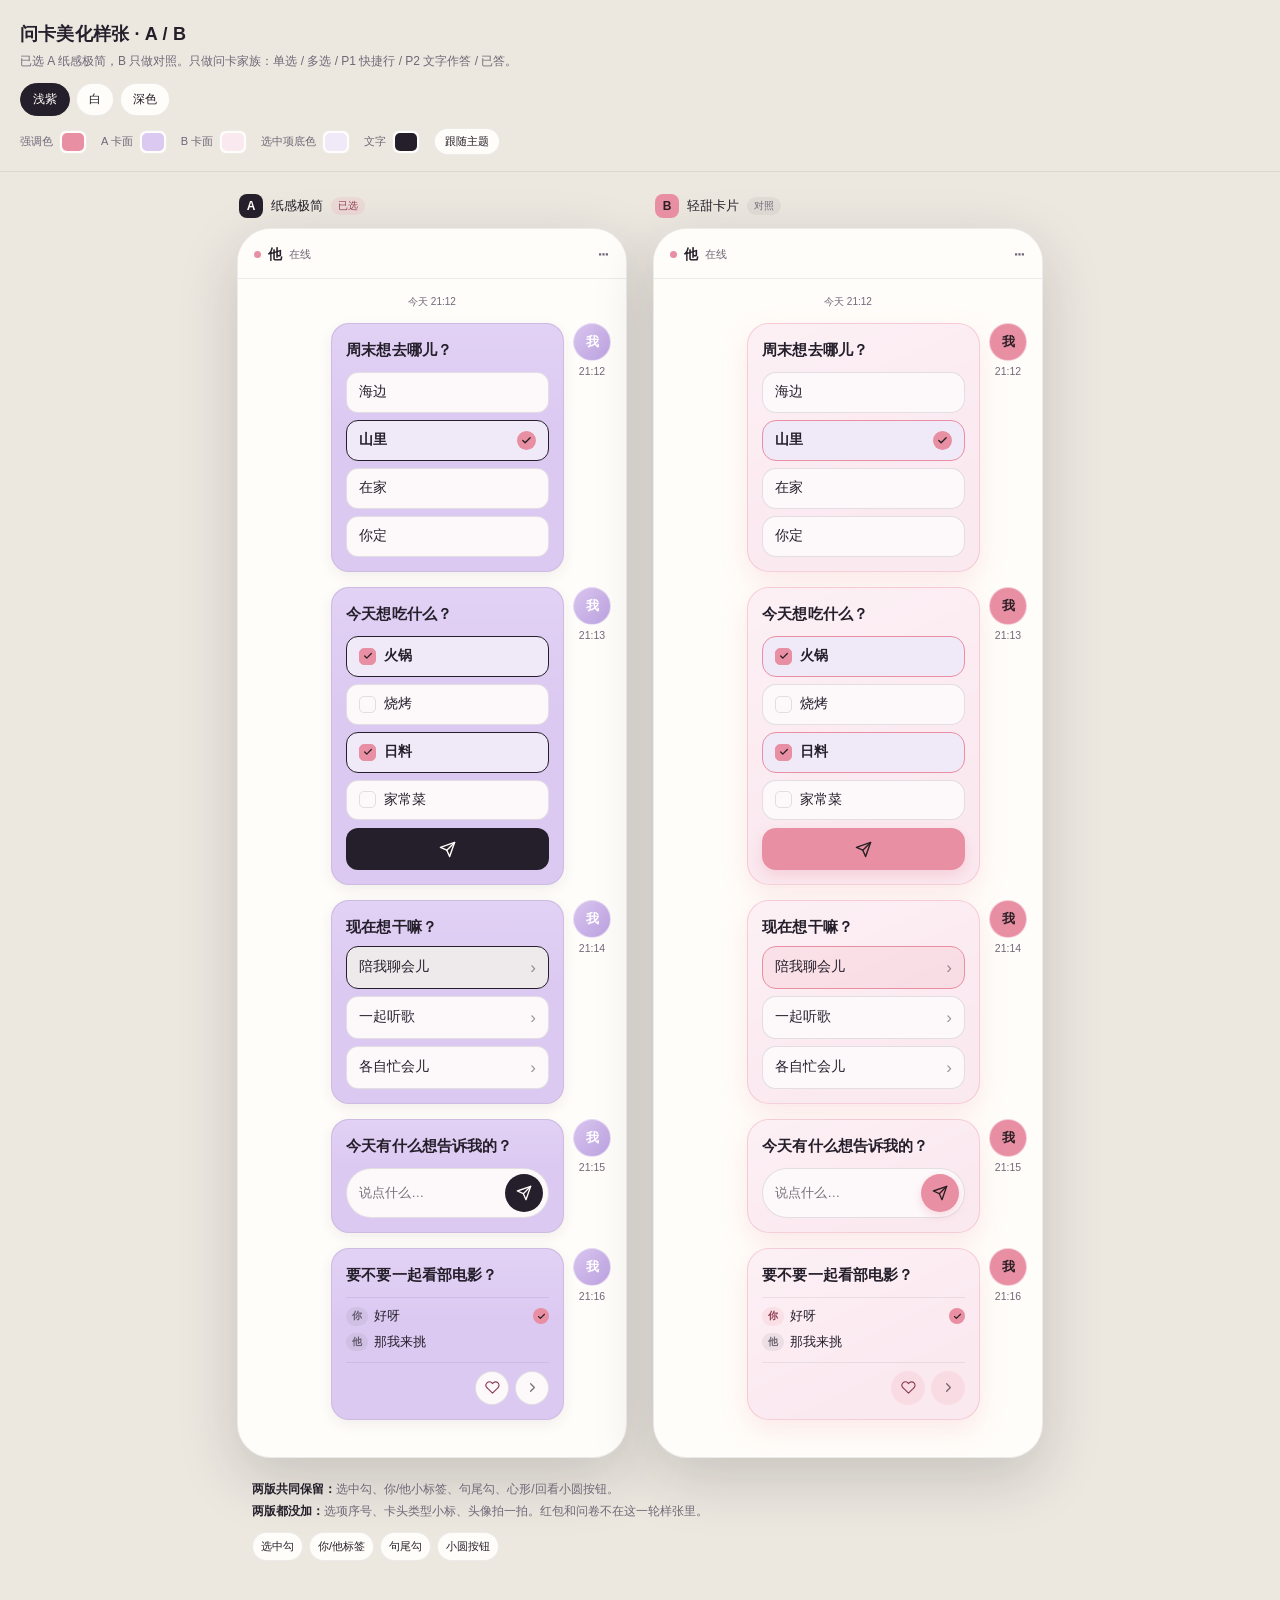
==== commit 9c44e3cf: "feat: update workspace Co-authored-by: traeagent <traeagent@users.noreply.github.com>" ====
--- a/card-style-preview.html
+++ b/card-style-preview.html
@@ -179,9 +179,17 @@
   .opt-box svg { width:10px; height:10px; }
   .opt.sel .opt-box { background:var(--accent); border-color:var(--accent); color:var(--accent-ink); }
 
-  .submit-row { display:flex; justify-content:flex-end; margin-top:9px; }
-  .col[data-variant="b"] .submit-row .send {
-    box-shadow:0 4px 10px color-mix(in srgb, var(--accent) 30%, transparent);
+  .submit {
+    width:100%; height:42px; margin-top:8px; border:none; border-radius:12px;
+    background:var(--ink); color:var(--phone);
+    display:flex; align-items:center; justify-content:center;
+    cursor:pointer;
+  }
+  .submit svg { width:17px; height:17px; }
+  .col[data-variant="b"] .submit {
+    border-radius:14px;
+    background:var(--accent); color:var(--accent-ink);
+    box-shadow:0 6px 14px color-mix(in srgb, var(--accent) 28%, transparent);
   }
 
   .quick {
@@ -340,7 +348,7 @@
         <div class="opt sel"><span class="opt-box"><svg viewBox="0 0 24 24" fill="none" stroke="currentColor" stroke-width="3" stroke-linecap="round" stroke-linejoin="round"><path d="M20 6L9 17l-5-5"/></svg></span><span class="opt-t">日料</span></div>
         <div class="opt"><span class="opt-box"></span><span class="opt-t">家常菜</span></div>
       </div>
-      <div class="submit-row"><button class="send" type="button" aria-label="提交"><svg viewBox="0 0 24 24" fill="none" stroke="currentColor" stroke-width="2" stroke-linecap="round" stroke-linejoin="round"><path d="M22 2L11 13"/><path d="M22 2l-7 20-4-9-9-4 20-7z"/></svg></button></div>
+      <button class="submit" type="button" aria-label="提交"><svg viewBox="0 0 24 24" fill="none" stroke="currentColor" stroke-width="2" stroke-linecap="round" stroke-linejoin="round"><path d="M22 2L11 13"/><path d="M22 2l-7 20-4-9-9-4 20-7z"/></svg></button>
     </div>
     <div class="side"><div class="av">我</div><div class="time">21:13</div></div>
   </div>
